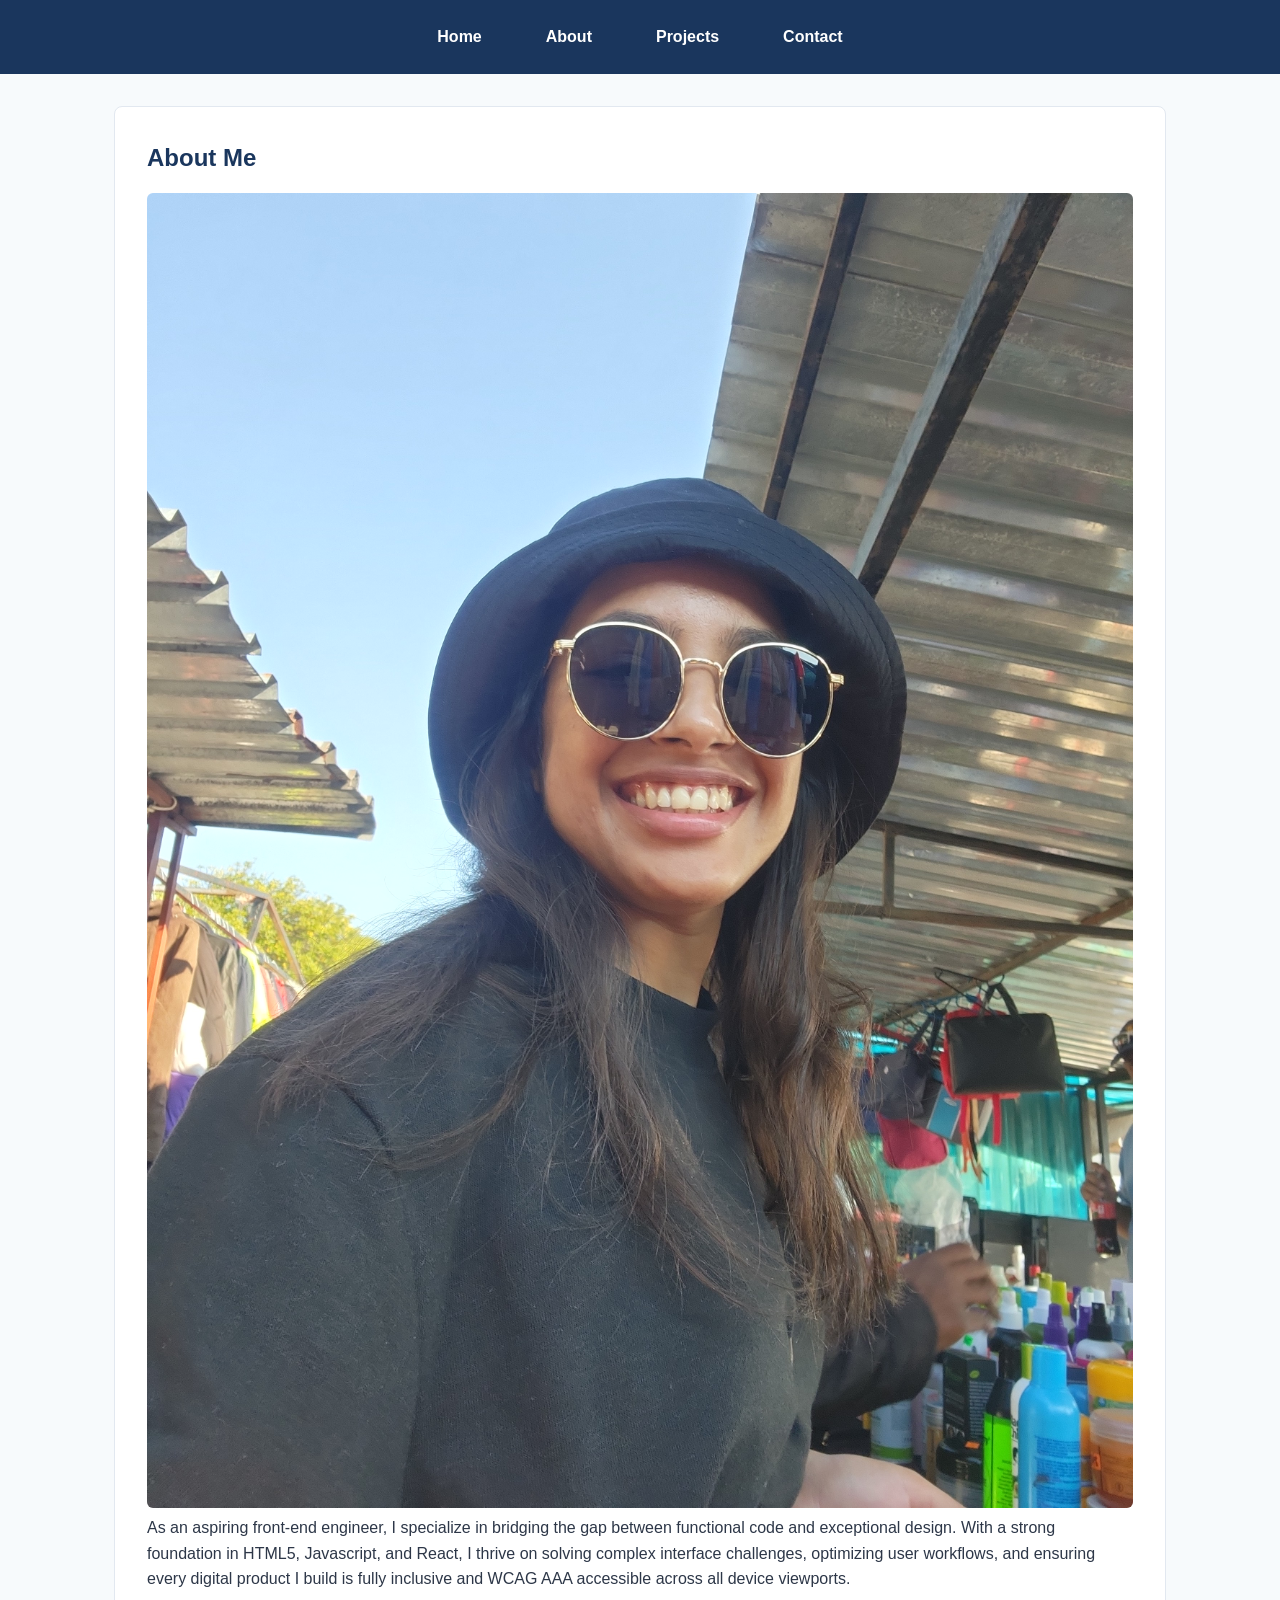
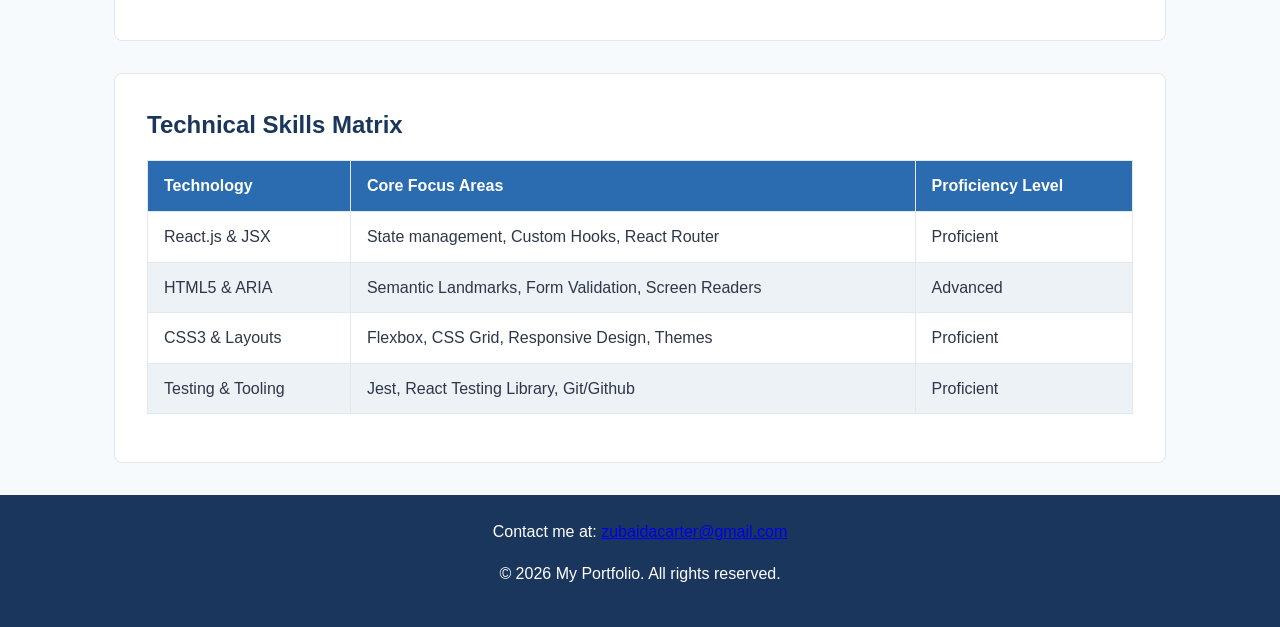
==== portfolio-website/about.html @ 30290182 "Updated paragraphs with better wording on contact, projects, index, and about page" ====
<!DOCTYPE html>
<html lang="en">
<head>
    <meta charset="UTF-8">
    <meta name="viewport" content="width=device-width, initial-scale=1.0">
    <title>Personal Portfolio | About</title>
    <link rel="stylesheet" href="css/styles.css">
</head>
<body>
    <header>
        <nav>
            <ul>
                <li><a href="index.html">Home</a></li>
                <li><a href="about.html">About</a></li>
                <li><a href="projects.html">Projects</a></li>
                <li><a href="contact.html">Contact</a></li>
            </ul>
        </nav>
    </header>
    
    <main id="main-content">
        <section>
            <h1>About Me</h1>
            <img src="images/aboutme.jpg" alt="Portrait of the developer" width="400">
            <p>As an aspiring front-end engineer, I specialize in bridging the gap between functional code and exceptional design. With a strong foundation in HTML5, Javascript, and React, I thrive on solving complex interface challenges, optimizing user workflows, and ensuring every digital product I build is fully inclusive and WCAG AAA accessible across all device viewports.</p>
        </section>

        <section>
            <h2>Technical Skills Matrix</h2>
            <table>
                <thead>
                    <tr>
                        <th>Technology</th>
                        <th>Core Focus Areas</th>
                        <th>Proficiency Level</th>
                    </tr>
                </thead>

                <tbody>
                    <tr>
                        <td>React.js &amp; JSX</td>
                        <td>State management, Custom Hooks, React Router</td>
                        <td>Proficient</td>
                    </tr>
                    <tr>
                        <td>HTML5 &amp; ARIA</td>
                        <td>Semantic Landmarks, Form Validation, Screen Readers</td>
                        <td>Advanced</td>
                    </tr>
                    <tr>
                        <td>CSS3 &amp; Layouts</td>
                        <td>Flexbox, CSS Grid, Responsive Design, Themes</td>
                        <td>Proficient</td>
                    </tr>
                    <tr>
                        <td>Testing &amp; Tooling</td>
                        <td>Jest, React Testing Library, Git/Github</td>
                        <td>Proficient</td>
                    </tr>
                </tbody>
            </table>
        </section>

    </main>
    
    <footer>
        <p>Contact me at: <a href="mailto:zubaidacarter@gmail.com">zubaidacarter@gmail.com</a></p>
        <p>&copy; 2026 My Portfolio. All rights reserved.</p>
    </footer>
</body>
</html>
---- portfolio-website/css/styles.css ----
:root {
    --primary-color: #1a365d;
    --secondary-color: #2b6cb0;
    --accent-color: #d69e2e;
    --bg-color: #f7fafc;
    --surface-color: #ffffff;
    --text-color: #2d3748;
    --border-color: #e2e8f0;
    --font-family: Arial, Helvetica, sans-serif;
}

* {
    box-sizing: border-box;
    margin: 0;
    padding: 0;
}
body {
    background-color: var(--bg-color);
    color: var(--text-color);
    font-family: var(--font-family);
    line-height: 1.6;
}

header {
    background-color: var(--primary-color);
    padding: 1.5rem 2rem;
    position: sticky;
    top: 0;
    z-index: 1000;
}

nav ul {
    display: flex;
    justify-content: center;
    gap: 2rem;
    list-style: none;
}

nav ul li a {
    color: #ffffff;
    text-decoration: none;
    padding: 0.5rem 1rem;
    font-weight: 600;
    transition: color 0.2s ease-in-out, border-bottom 0.2s ease-in-out;
}

nav ul li a:hover,
nav ul li a:focus {
    color: var(--accent-color);
    border-bottom: 2px solid var(--accent-color);
    outline: none;
}

nav ul li a.active {
    border-bottom: 2px solid #ffffff;
}

#main-content {
    padding: 0 1.5rem;
    max-width: 1100px;
    margin: 2rem auto;
}

section {
    background-color: var(--surface-color);
    border: 1px solid var(--border-color);
    border-radius: 8px;
    margin-bottom: 2rem;
    padding: 2rem;
}

h1, h2, h3 {
    color: var(--primary-color);
    margin-bottom: 1rem;
}

p {
    margin-bottom: 1rem;
}

section img {
    max-width: 100%;
    height: auto;
    border-radius: 6px;
    width: 100%;
}

table {
    width: 100%;
    border-collapse: collapse;
    margin-bottom: 1rem;
}

th, td {
    border: 1px solid var(--border-color);
    padding: 0.75rem 1rem;
    text-align: left;
}

th {
    background-color: var(--secondary-color);
    color: #ffffff;
}

tbody tr:nth-child(even) {
    background-color: #edf2f7;
}

form {
    display: flex;
    flex-direction: column;
    gap: 1.25rem;
    max-width: 600px;
}

.form-group {
    display: flex;
    flex-direction: column;
    gap: 0.5rem;
}

label {
    font-weight: 600;
}

input[type="text"],
input[type="email"],
input[type="tel"],
select,
textarea {
    padding: 0.75rem;
    border: 1px solid var(--border-color);
    border-radius: 4px;
    font-size: 1rem;
    font-family: inherit;
}

input:focus,
select:focus,
textarea:focus {
    border-color: var(--secondary-color);
    outline: 2px solid var(--secondary-color);
}

.radio-group {
    display: flex;
    gap: 1.5rem;
    align-items: center;
}

.radio-group label {
    font-weight: normal;
}

button [type="submit"] {
    background-color: var(--primary-color);
    color: #ffffff;
    padding: 0.75rem 1.5rem;
    border: none;
    border-radius: 4px;
    cursor: pointer;
    font-size: 1rem;
    transition: background-color 0.2s ease-in-out;
    align-self: flex-start;
    font-weight: 600;
}

button[type="submit"]:hover,
button[type="submit"]:focus {
    background-color: var(--secondary-color);
}

footer {
    background-color: var(--primary-color);
    color: #ffffff;
    text-align: center;
    padding: 1.5rem;
}
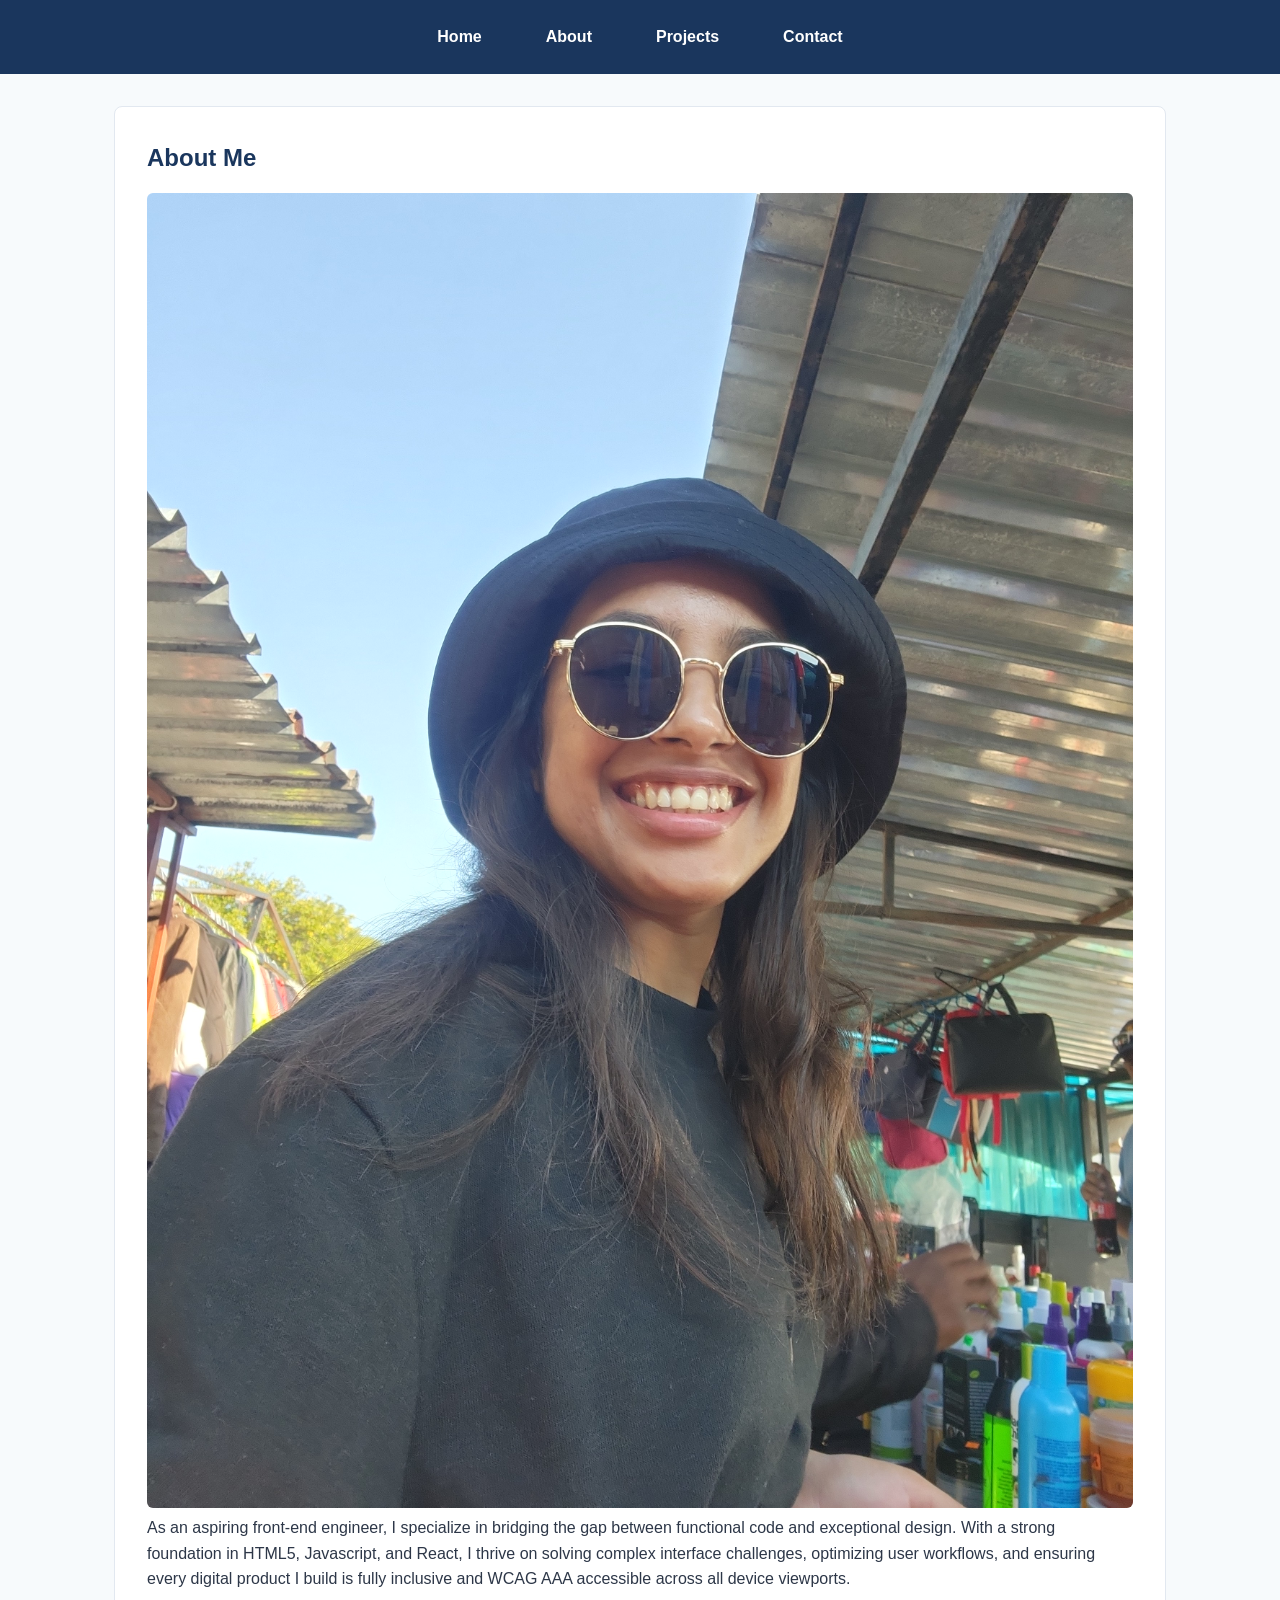
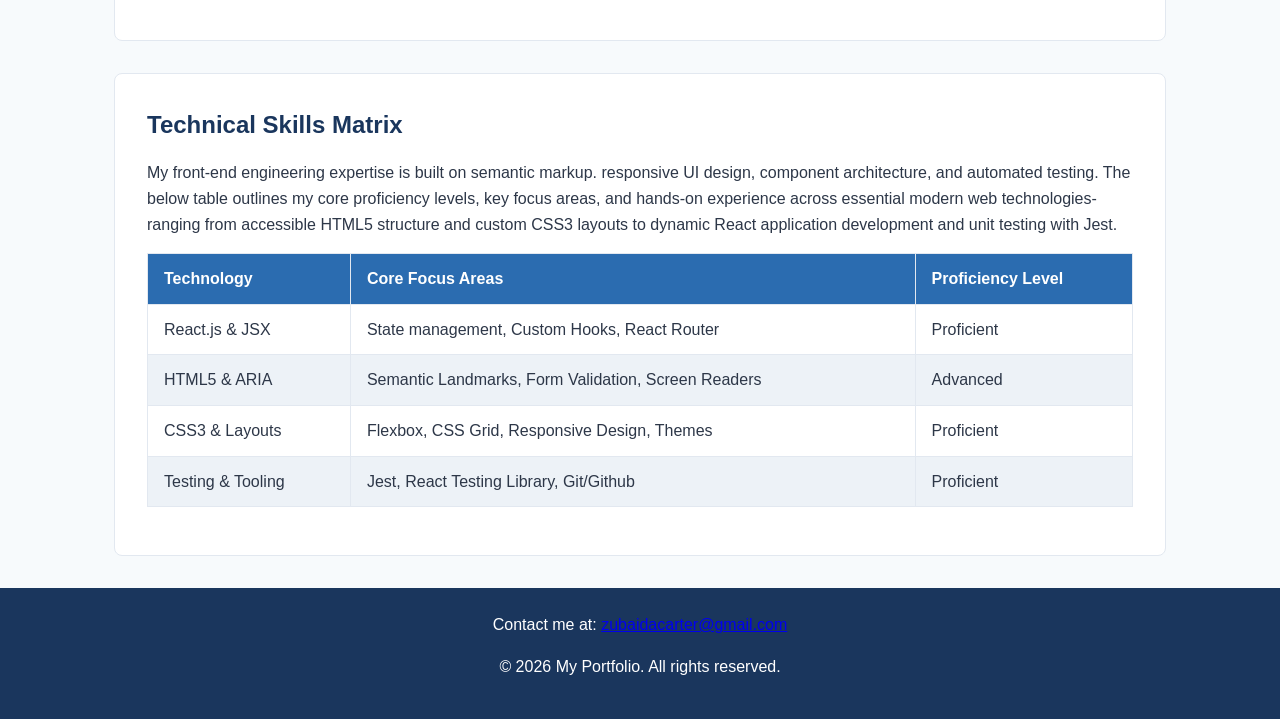
==== commit fd38571f: "Updated paragraphs" ====
--- a/portfolio-website/about.html
+++ b/portfolio-website/about.html
@@ -27,6 +27,7 @@
 
         <section>
             <h2>Technical Skills Matrix</h2>
+            <p>My front-end engineering expertise is built on semantic markup. responsive UI design, component architecture, and automated testing. The below table outlines my core proficiency levels, key focus areas, and hands-on experience across essential modern web technologies-ranging from accessible HTML5 structure and custom CSS3 layouts to dynamic React application development and unit testing with Jest.</p>
             <table>
                 <thead>
                     <tr>
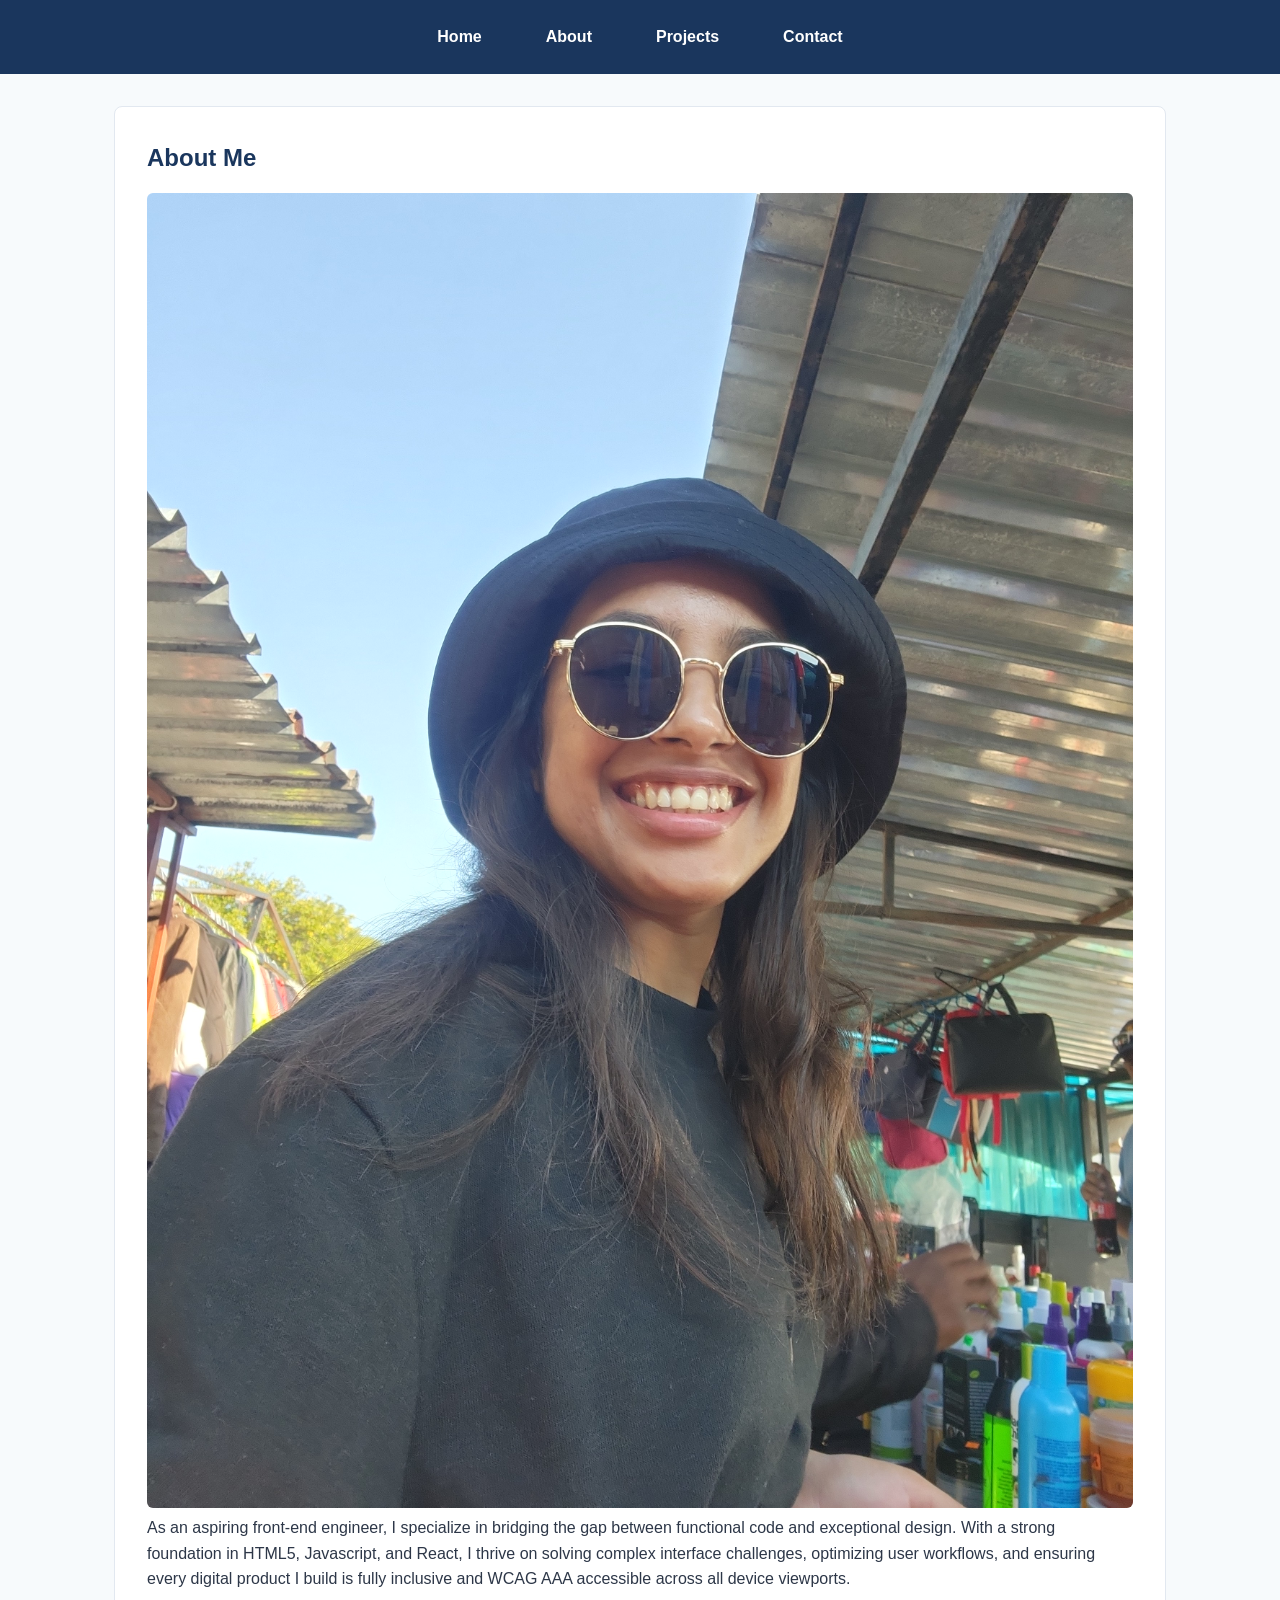
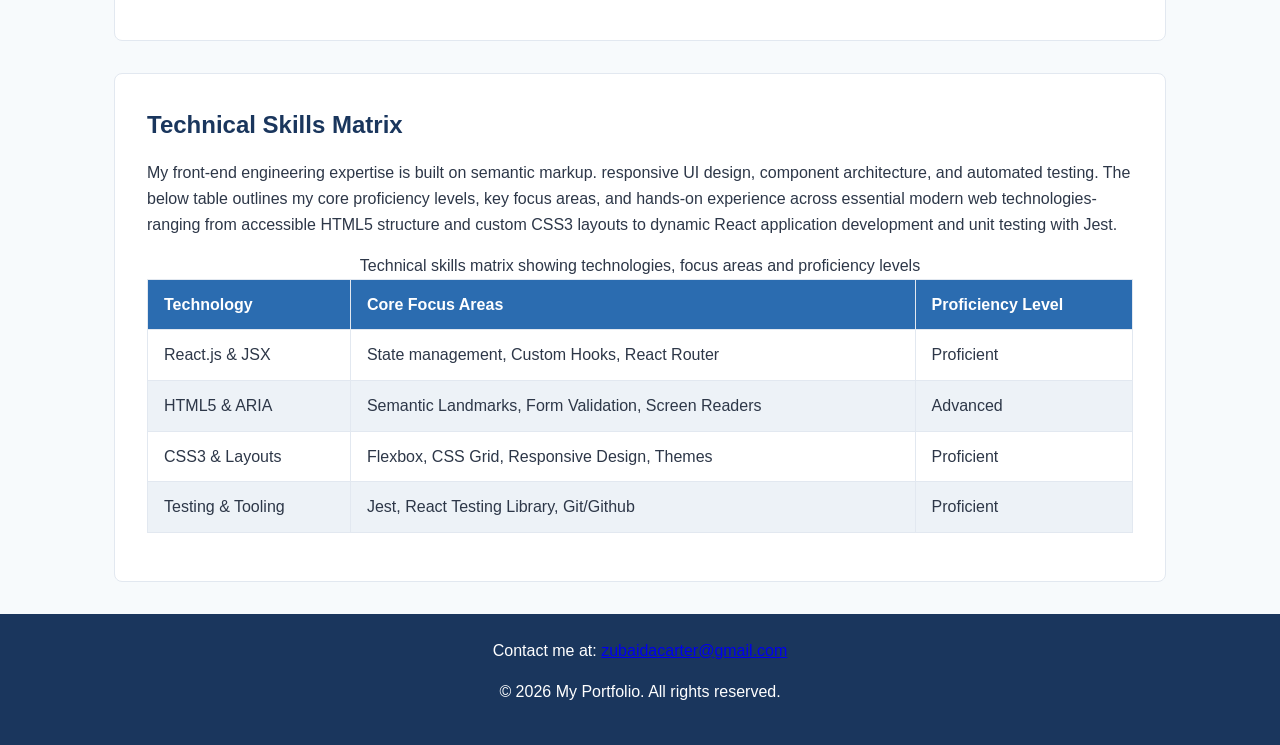
==== commit 57423f19: "Updated table heading" ====
--- a/portfolio-website/about.html
+++ b/portfolio-website/about.html
@@ -29,6 +29,9 @@
             <h2>Technical Skills Matrix</h2>
             <p>My front-end engineering expertise is built on semantic markup. responsive UI design, component architecture, and automated testing. The below table outlines my core proficiency levels, key focus areas, and hands-on experience across essential modern web technologies-ranging from accessible HTML5 structure and custom CSS3 layouts to dynamic React application development and unit testing with Jest.</p>
             <table>
+                <caption>
+                    Technical skills matrix showing technologies, focus areas and proficiency levels
+                </caption>
                 <thead>
                     <tr>
                         <th>Technology</th>
--- a/portfolio-website/css/styles.css
+++ b/portfolio-website/css/styles.css
@@ -1,3 +1,5 @@
+/*Global resets and variables*/
+
 :root {
     --primary-color: #1a365d;
     --secondary-color: #2b6cb0;
@@ -21,6 +23,7 @@
     line-height: 1.6;
 }
 
+/*Header and navigation styles*/
 header {
     background-color: var(--primary-color);
     padding: 1.5rem 2rem;
@@ -44,6 +47,7 @@
     transition: color 0.2s ease-in-out, border-bottom 0.2s ease-in-out;
 }
 
+/*Interactive Pseudo-classes*/
 nav ul li a:hover,
 nav ul li a:focus {
     color: var(--accent-color);
@@ -55,6 +59,7 @@
     border-bottom: 2px solid #ffffff;
 }
 
+/*Layout and container styles*/
 #main-content {
     padding: 0 1.5rem;
     max-width: 1100px;
@@ -78,6 +83,7 @@
     margin-bottom: 1rem;
 }
 
+/*Responsive image handling*/
 section img {
     max-width: 100%;
     height: auto;
@@ -85,6 +91,7 @@
     width: 100%;
 }
 
+/*Data table styling*/
 table {
     width: 100%;
     border-collapse: collapse;
@@ -106,6 +113,7 @@
     background-color: #edf2f7;
 }
 
+/*Accessible form styling*/
 form {
     display: flex;
     flex-direction: column;
@@ -135,6 +143,7 @@
     font-family: inherit;
 }
 
+/*Focus states for form fields*/
 input:focus,
 select:focus,
 textarea:focus {
@@ -152,7 +161,7 @@
     font-weight: normal;
 }
 
-button [type="submit"] {
+button[type="submit"] {
     background-color: var(--primary-color);
     color: #ffffff;
     padding: 0.75rem 1.5rem;
@@ -170,6 +179,7 @@
     background-color: var(--secondary-color);
 }
 
+/*Footer styling*/
 footer {
     background-color: var(--primary-color);
     color: #ffffff;
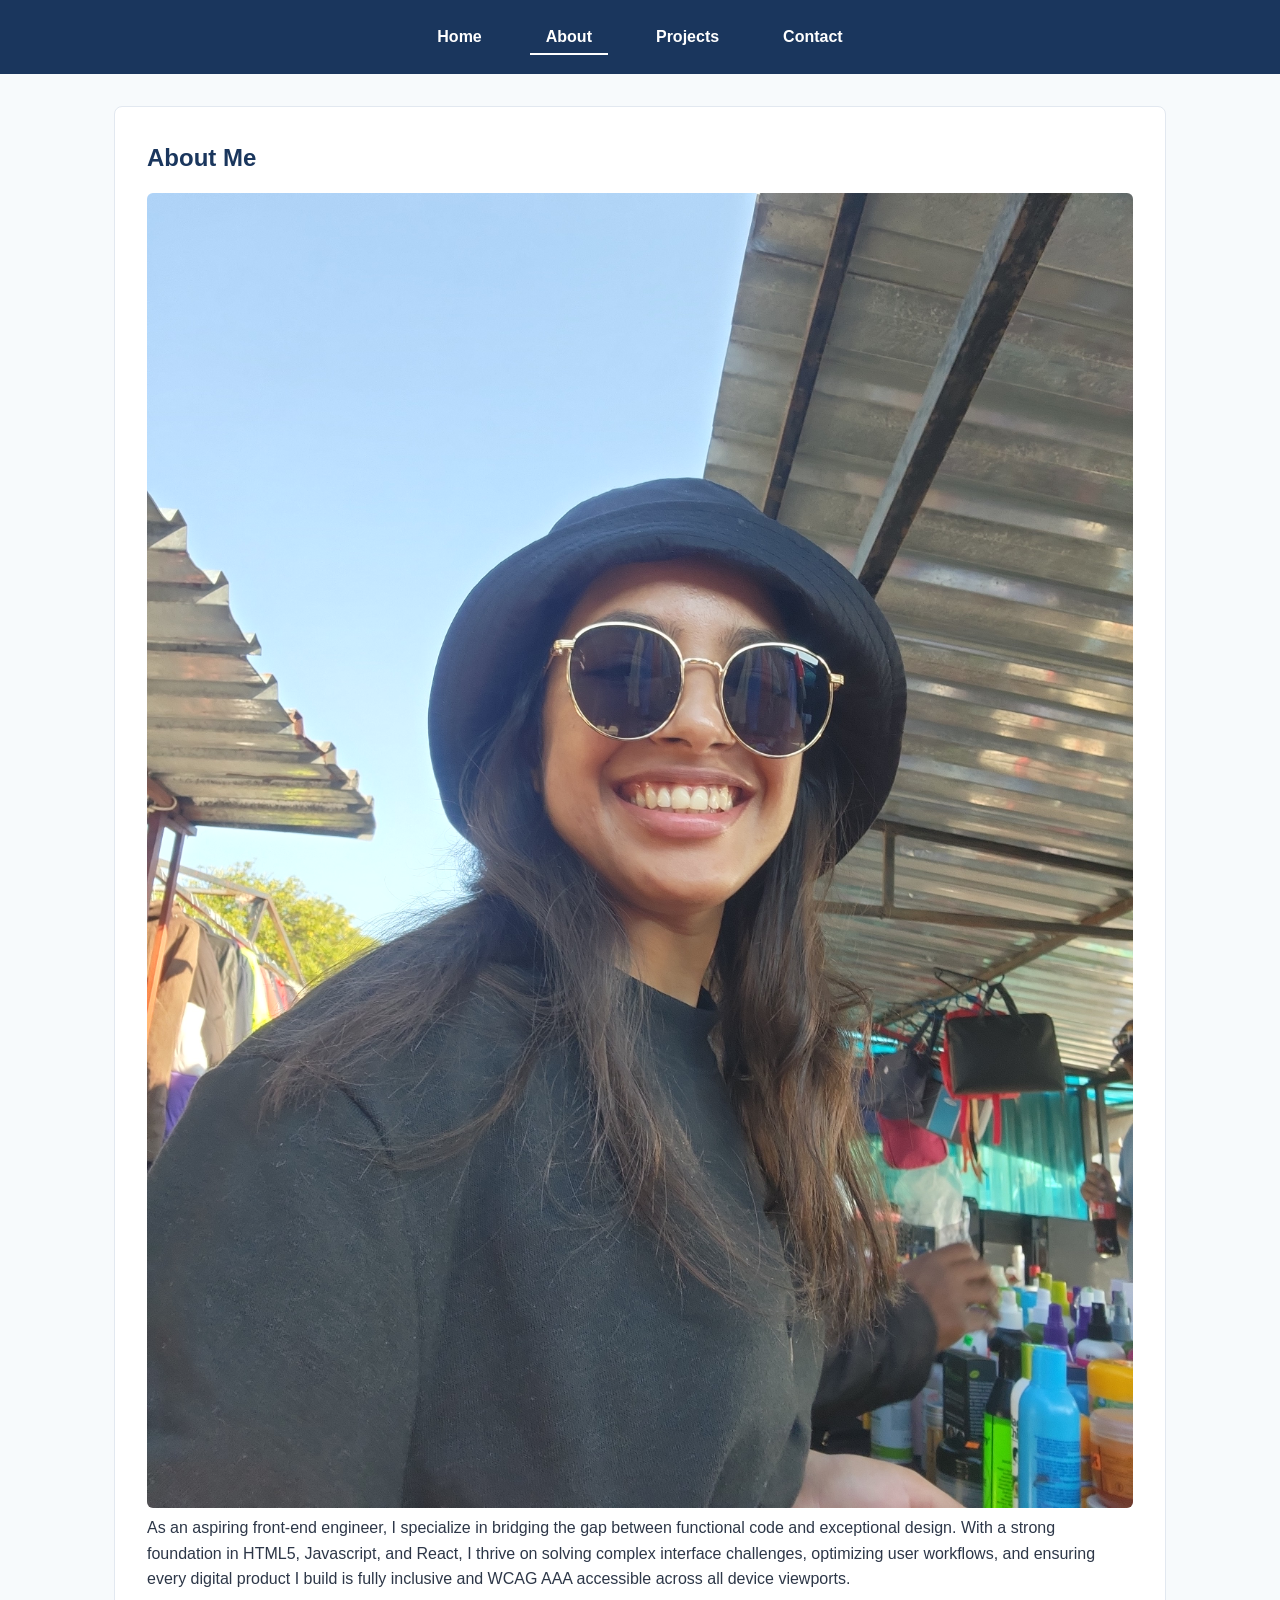
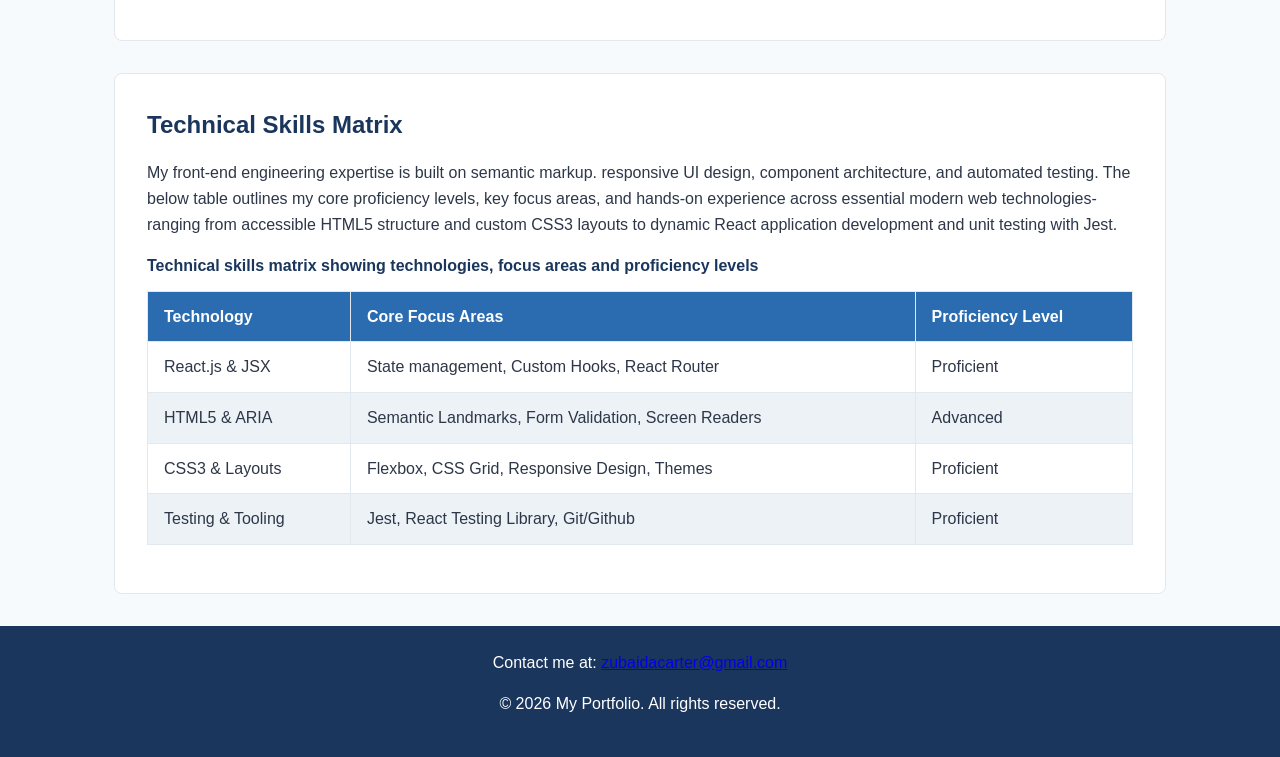
==== commit bd1983a8: "Fixed nav" ====
--- a/portfolio-website/about.html
+++ b/portfolio-website/about.html
@@ -11,7 +11,7 @@
         <nav>
             <ul>
                 <li><a href="index.html">Home</a></li>
-                <li><a href="about.html">About</a></li>
+                <li><a href="about.html" class="active" aria-current="page">About</a></li>
                 <li><a href="projects.html">Projects</a></li>
                 <li><a href="contact.html">Contact</a></li>
             </ul>
--- a/portfolio-website/css/styles.css
+++ b/portfolio-website/css/styles.css
@@ -119,12 +119,33 @@
     flex-direction: column;
     gap: 1.25rem;
     max-width: 600px;
+    margin: 0 auto;
 }
 
 .form-group {
     display: flex;
     flex-direction: column;
     gap: 0.5rem;
+    margin-bottom: 1rem;
+}
+
+fieldset.form-group {
+    border: 1px solid var(--border-color);
+    border-radius: 4px;
+    padding: 1rem;
+}
+
+legend {
+    color: var(--primary-color);
+    font-weight: 600;
+    padding: 0 0.5rem;
+}
+
+caption {
+    font-weight: 600;
+    color: var(--primary-color);
+    margin-bottom: 0.75rem;
+    text-align: left;
 }
 
 label {
@@ -186,3 +207,19 @@
     text-align: center;
     padding: 1.5rem;
 }
+
+@media (max-width: 768px) {
+    nav ul {
+        flex-direction: column;
+        gap: 1rem;
+        align-items: center;
+    }
+
+    section {
+        padding: 1rem;
+    }
+
+    form {
+        max-width: 100%;
+    }
+}
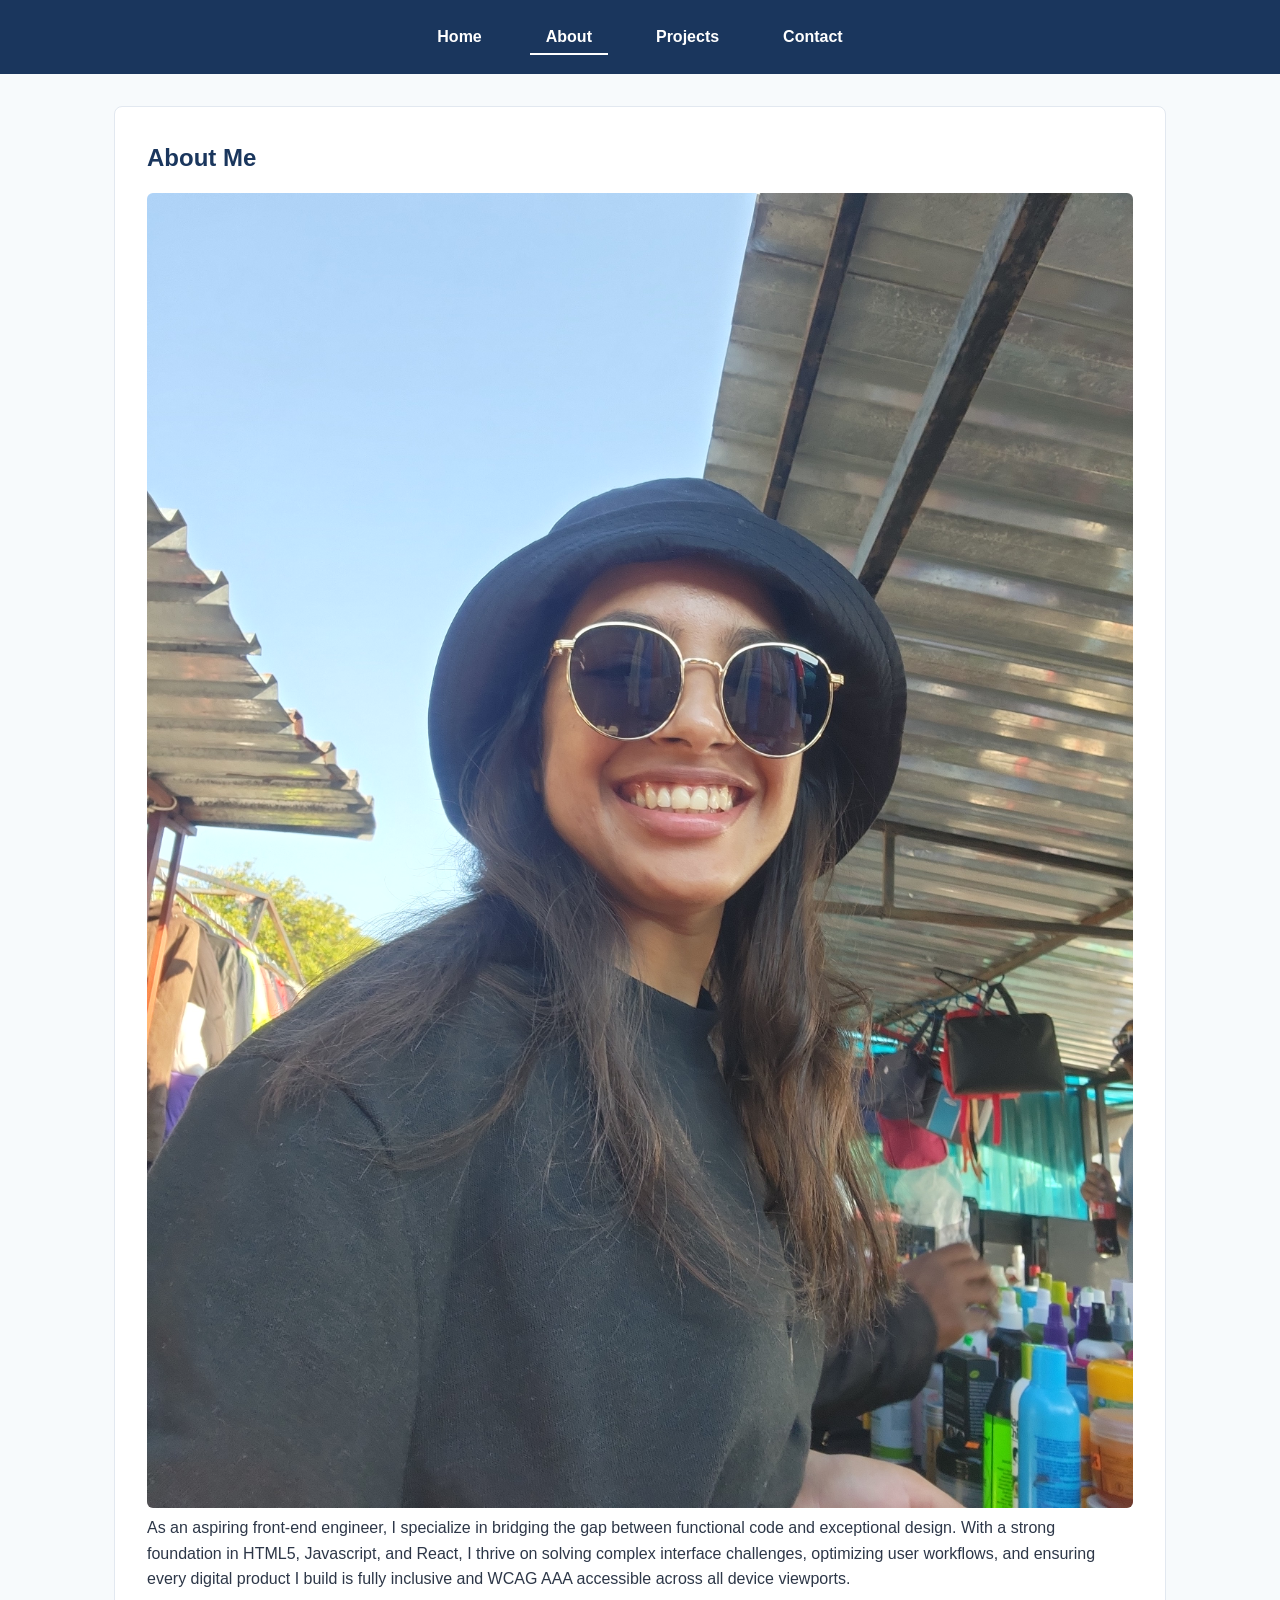
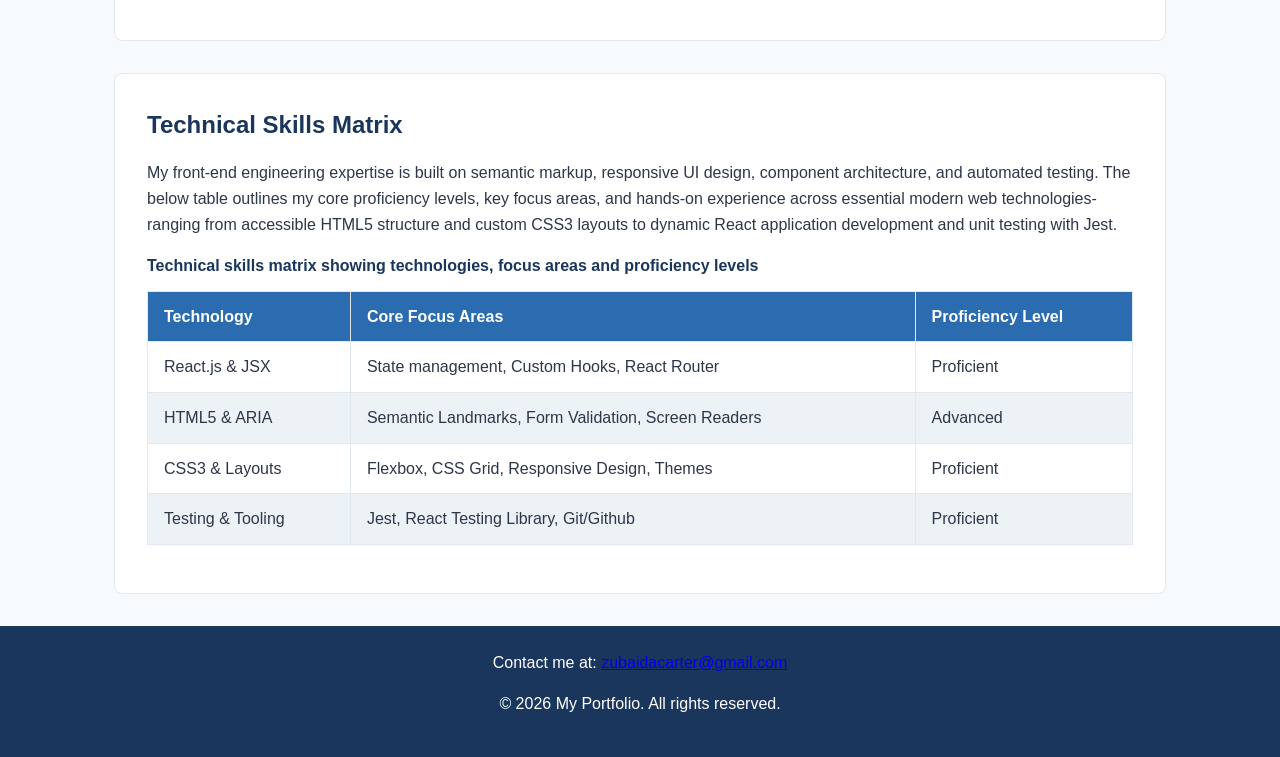
==== commit 2c55ad72: "Typo fixed" ====
--- a/portfolio-website/about.html
+++ b/portfolio-website/about.html
@@ -21,22 +21,22 @@
     <main id="main-content">
         <section>
             <h1>About Me</h1>
-            <img src="images/aboutme.jpg" alt="Portrait of the developer" width="400">
+            <img src="images/aboutme.jpg" alt="Portrait of the developer Zubaida Khan" width="400">
             <p>As an aspiring front-end engineer, I specialize in bridging the gap between functional code and exceptional design. With a strong foundation in HTML5, Javascript, and React, I thrive on solving complex interface challenges, optimizing user workflows, and ensuring every digital product I build is fully inclusive and WCAG AAA accessible across all device viewports.</p>
         </section>
 
         <section>
             <h2>Technical Skills Matrix</h2>
-            <p>My front-end engineering expertise is built on semantic markup. responsive UI design, component architecture, and automated testing. The below table outlines my core proficiency levels, key focus areas, and hands-on experience across essential modern web technologies-ranging from accessible HTML5 structure and custom CSS3 layouts to dynamic React application development and unit testing with Jest.</p>
+            <p>My front-end engineering expertise is built on semantic markup, responsive UI design, component architecture, and automated testing. The below table outlines my core proficiency levels, key focus areas, and hands-on experience across essential modern web technologies-ranging from accessible HTML5 structure and custom CSS3 layouts to dynamic React application development and unit testing with Jest.</p>
             <table>
                 <caption>
                     Technical skills matrix showing technologies, focus areas and proficiency levels
                 </caption>
                 <thead>
                     <tr>
-                        <th>Technology</th>
-                        <th>Core Focus Areas</th>
-                        <th>Proficiency Level</th>
+                        <th scope="col">Technology</th>
+                        <th scope="col">Core Focus Areas</th>
+                        <th scope="col">Proficiency Level</th>
                     </tr>
                 </thead>
 
